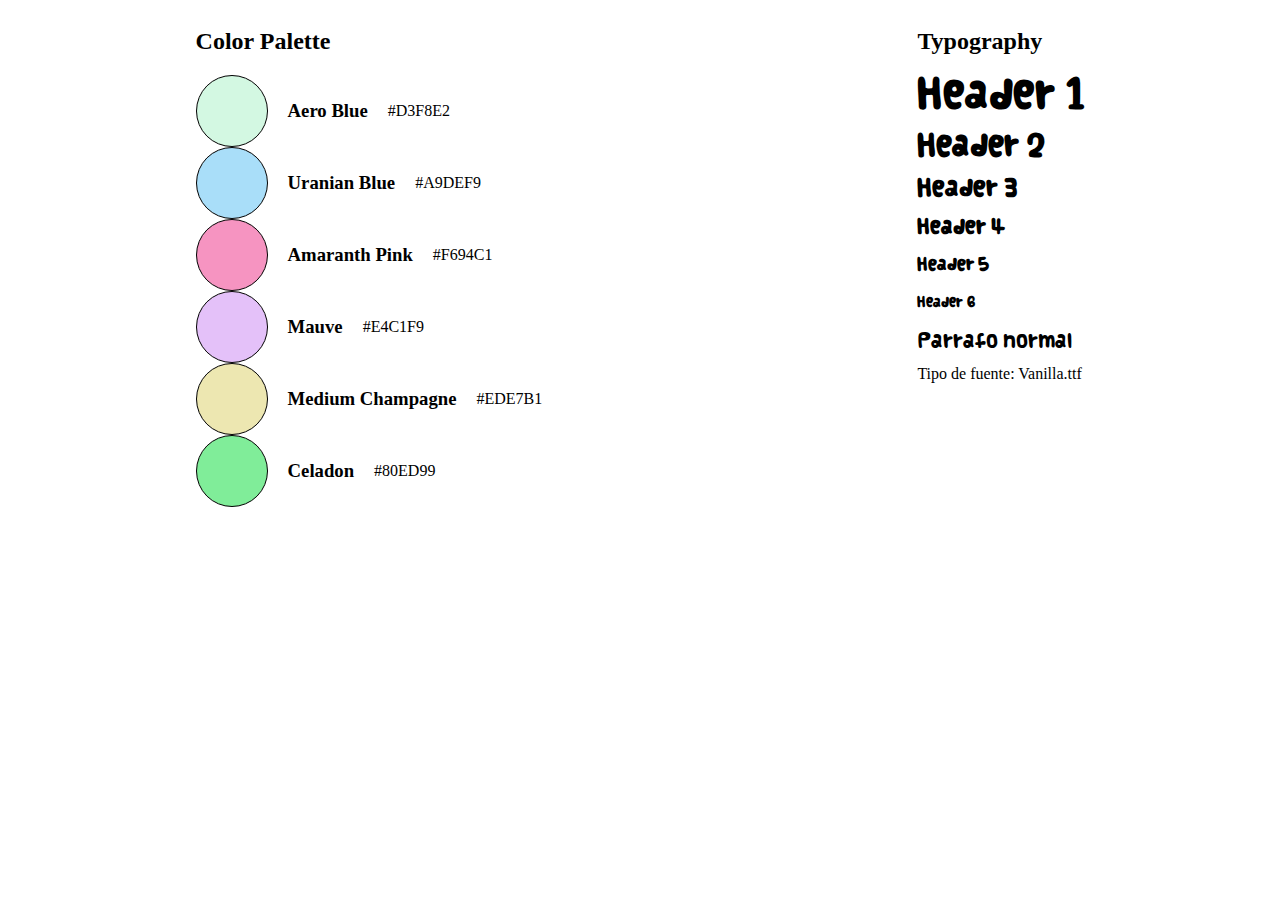
==== Guia de estilos/index.html @ ec0ea2ef "first commit" ====
<!DOCTYPE html>
<html lang="en">
<head>
    <meta charset="UTF-8">
    <meta http-equiv="X-UA-Compatible" content="IE=edge">
    <meta name="viewport" content="width=device-width, initial-scale=1.0">
    <link rel="stylesheet" href="guiaEstilo.css">
    <link rel="shortcut icon" href="../Images/Favicon.ico" type="image/x-icon">
    <title>Guia de estilos</title>
</head>
<body>
    <div class="main">
        <div class="color">
            <h2>Color Palette</h2>
            <div class="row">
                <div class="D3F8E2"></div>
                <h3>Aero Blue</h3>
                <p>#D3F8E2</p>
            </div>
            <div class="row">
                <div class="A9DEF9"></div>
                <h3>Uranian Blue</h3>
                <p>#A9DEF9</p>
            </div>
            <div class="row">
                <div class="F694C1"></div>
                <h3>Amaranth Pink</h3>
                <p>#F694C1</p>
            </div>
            <div class="row">
                <div class="E4C1F9"></div>
                <h3>Mauve</h3>
                <p>#E4C1F9</p>
            </div>
            <div class="row">
                <div class="EDE7B1"></div>
                <h3>Medium Champagne</h3>
                <p>#EDE7B1</p>
            </div>
            <div class="row">
                <div class="A80ED99"></div>
                <h3>Celadon</h3>
                <p>#80ED99</p>
            </div>
        </div>

        <div class="Typography">
            <h2>Typography</h2>
            <div>
                <h1 class="header">Header 1</h1>
                <h2 class="header">Header 2</h2>
                <h3 class="header">Header 3</h3>
                <h4 class="header">Header 4</h4>
                <h5 class="header">Header 5</h5>
                <h6 class="header">Header 6</h6>
                <p class="header">Parrafo normal</p>
                <p>Tipo de fuente: Vanilla.ttf</p>
            </div>
        </div>
    </div>
</body>
</html>
---- Guia de estilos/guiaEstilo.css ----
/* Fuente de letra descargada */
@font-face {
    font-family: Vanilla;
    src: url(Vanilla.ttf);
}
.main{
    display: flex;
    flex-direction: row;
    justify-content: space-around;
}
.row{
    display: flex;
    flex-direction: row;
}
.color p, .color h3{
    align-self: center;
    margin-left: 20px;
}
.D3F8E2{
    border: 1px solid black;
    border-radius: 50%;
    width: 70px;
    height: 70px;
    background-color: rgb(211, 248, 226);
}
.A9DEF9{
    border: 1px solid black;
    border-radius: 50%;
    width: 70px;
    height: 70px;
    background-color: rgb(169, 222, 249);
}
.F694C1{
    border: 1px solid black;
    border-radius: 50%;
    width: 70px;
    height: 70px;
    background-color: rgb(246, 148, 193);
}
.E4C1F9{
    border: 1px solid black;
    border-radius: 50%;
    width: 70px;
    height: 70px;
    background-color: rgb(228, 193, 249);
}
.EDE7B1{
    border: 1px solid black;
    border-radius: 50%;
    width: 70px;
    height: 70px;
    background-color: rgb(237, 231, 177);
}
.A80ED99{
    border: 1px solid black;
    border-radius: 50%;
    width: 70px;
    height: 70px;
    background-color: rgb(128, 237, 153);
}
.header{
    font-family: Vanilla;
}
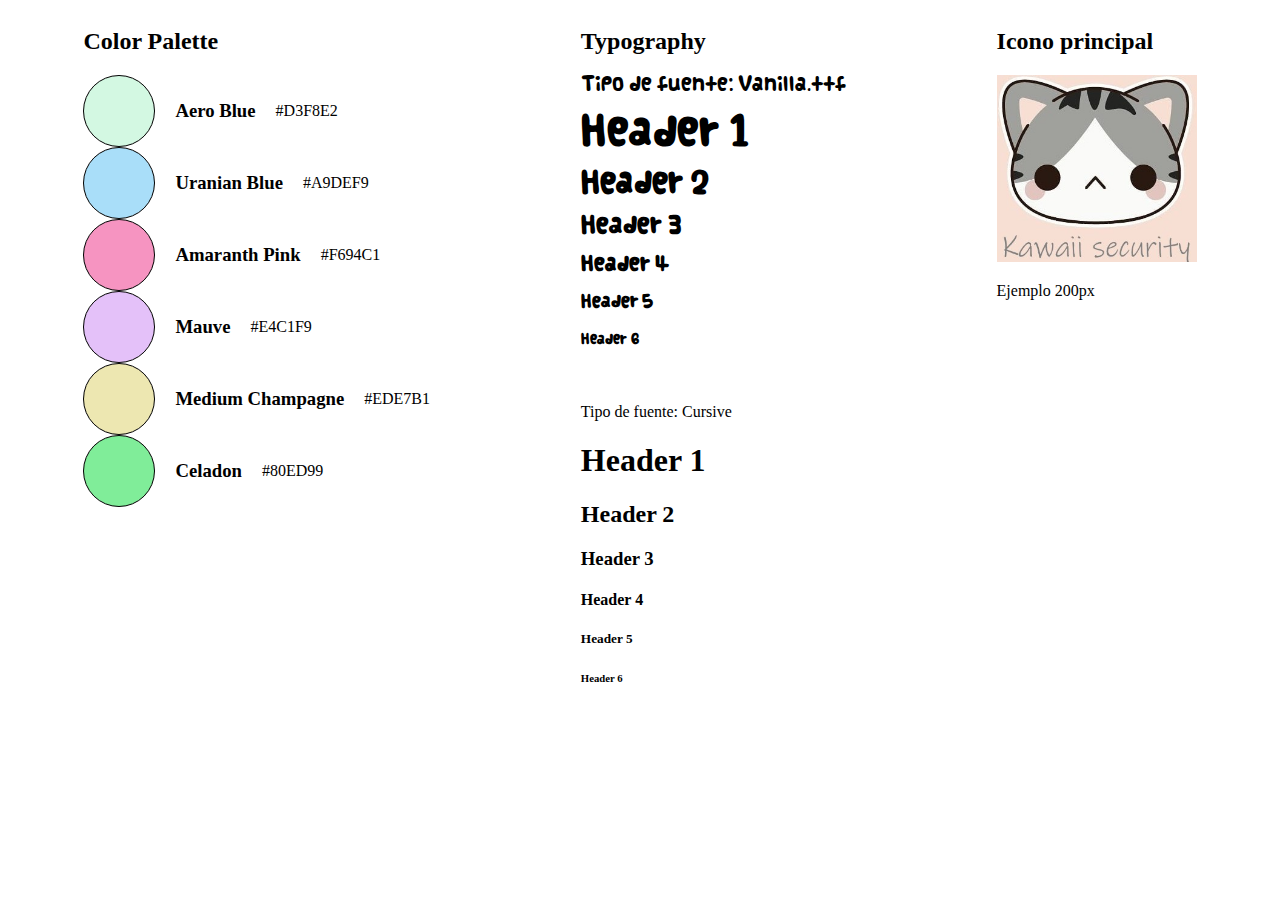
==== commit ea373dc1: "Final hecho" ====
--- a/Guia de estilos/index.html
+++ b/Guia de estilos/index.html
@@ -46,16 +46,34 @@
 
         <div class="Typography">
             <h2>Typography</h2>
+            <div class="header">
+                <p>Tipo de fuente: Vanilla.ttf</p>
+                <h1>Header 1</h1>
+                <h2>Header 2</h2>
+                <h3>Header 3</h3>
+                <h4>Header 4</h4>
+                <h5>Header 5</h5>
+                <h6>Header 6</h6>
+            </div>
+            <br>
+            <div class="cursive">
+                <p>Tipo de fuente: Cursive</p>
+                <h1>Header 1</h1>
+                <h2>Header 2</h2>
+                <h3>Header 3</h3>
+                <h4>Header 4</h4>
+                <h5>Header 5</h5>
+                <h6>Header 6</h6>
+            </div>
+        </div>
+
+        <div class="icon">
+            <h2>Icono principal</h2>
             <div>
-                <h1 class="header">Header 1</h1>
-                <h2 class="header">Header 2</h2>
-                <h3 class="header">Header 3</h3>
-                <h4 class="header">Header 4</h4>
-                <h5 class="header">Header 5</h5>
-                <h6 class="header">Header 6</h6>
-                <p class="header">Parrafo normal</p>
-                <p>Tipo de fuente: Vanilla.ttf</p>
+                <img src="./Favicon.jpg">
+                <p>Ejemplo 200px</p>
             </div>
+            
         </div>
     </div>
 </body>
--- a/Guia de estilos/guiaEstilo.css
+++ b/Guia de estilos/guiaEstilo.css
@@ -60,4 +60,11 @@
 }
 .header{
     font-family: Vanilla;
+}
+.cursive{
+    font-family: cursive;
+}
+.icon img{
+    width: 200px;
+    height: auto;
 }